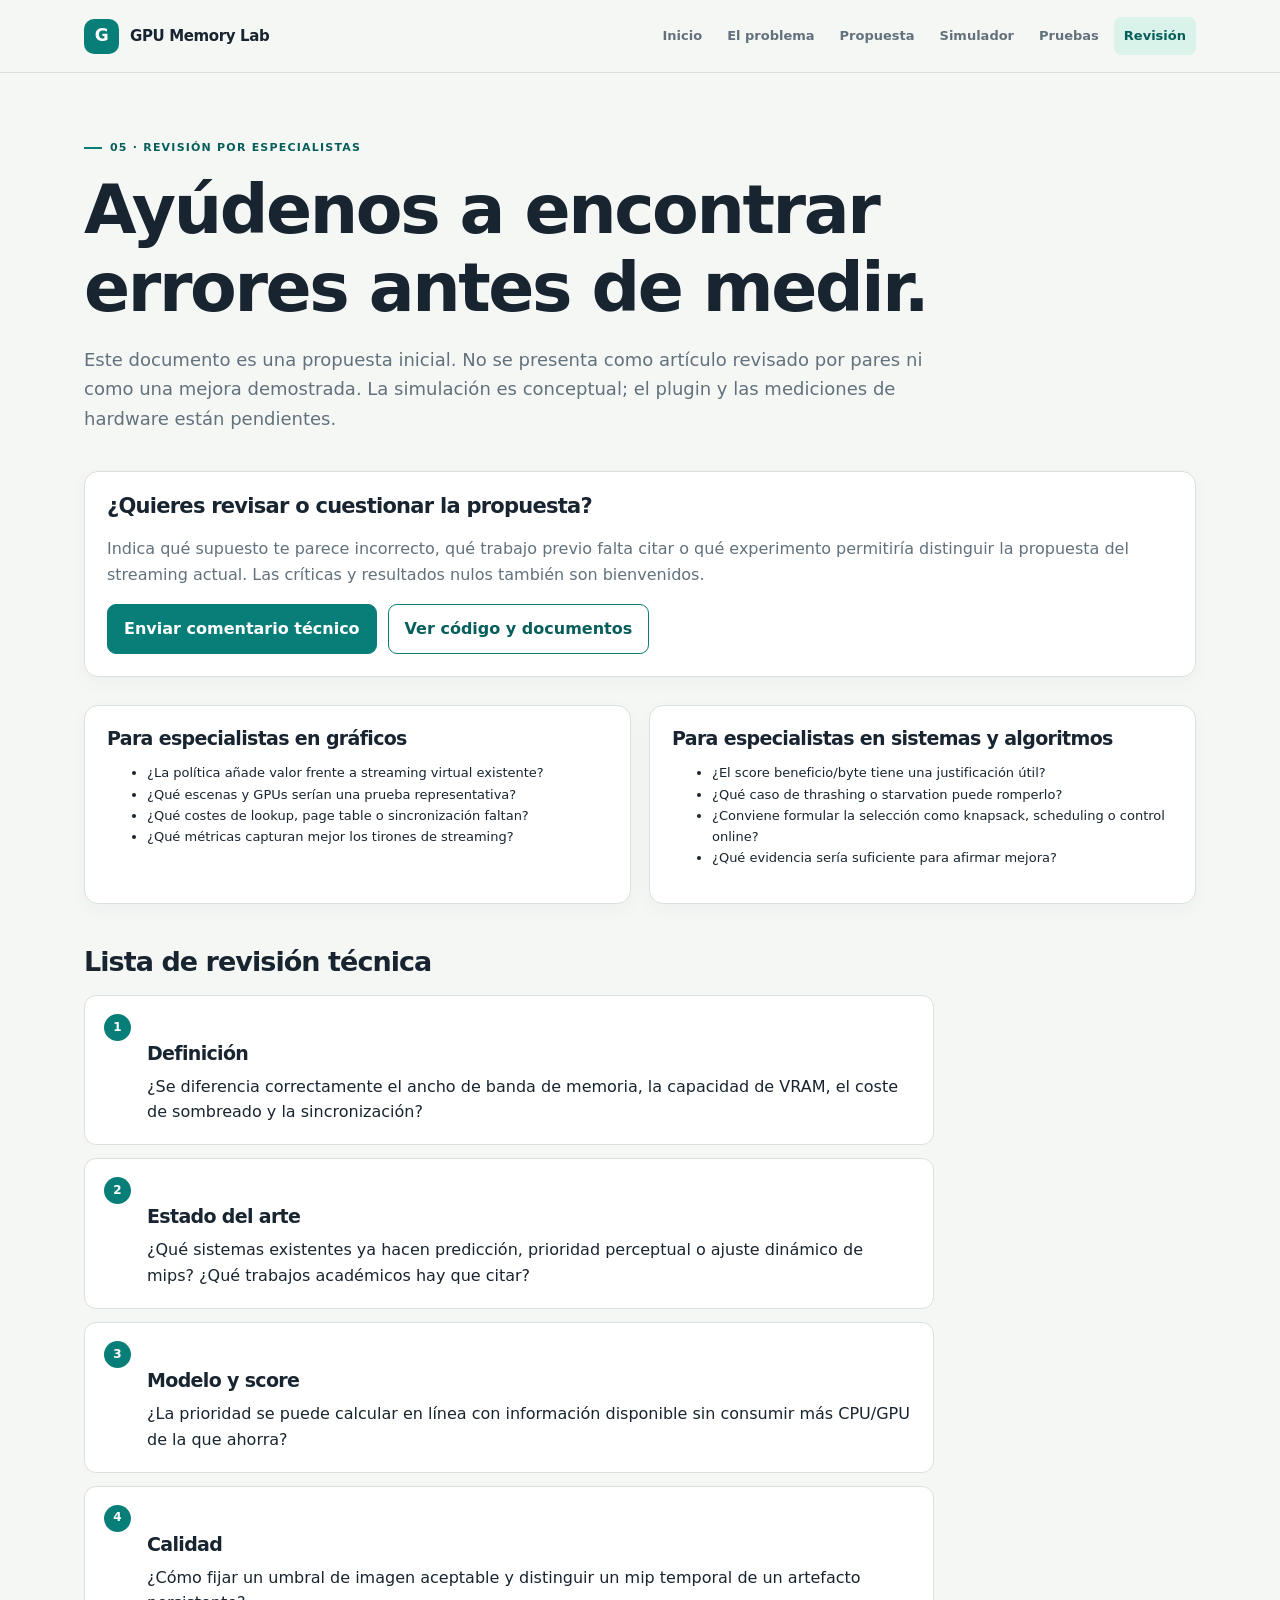
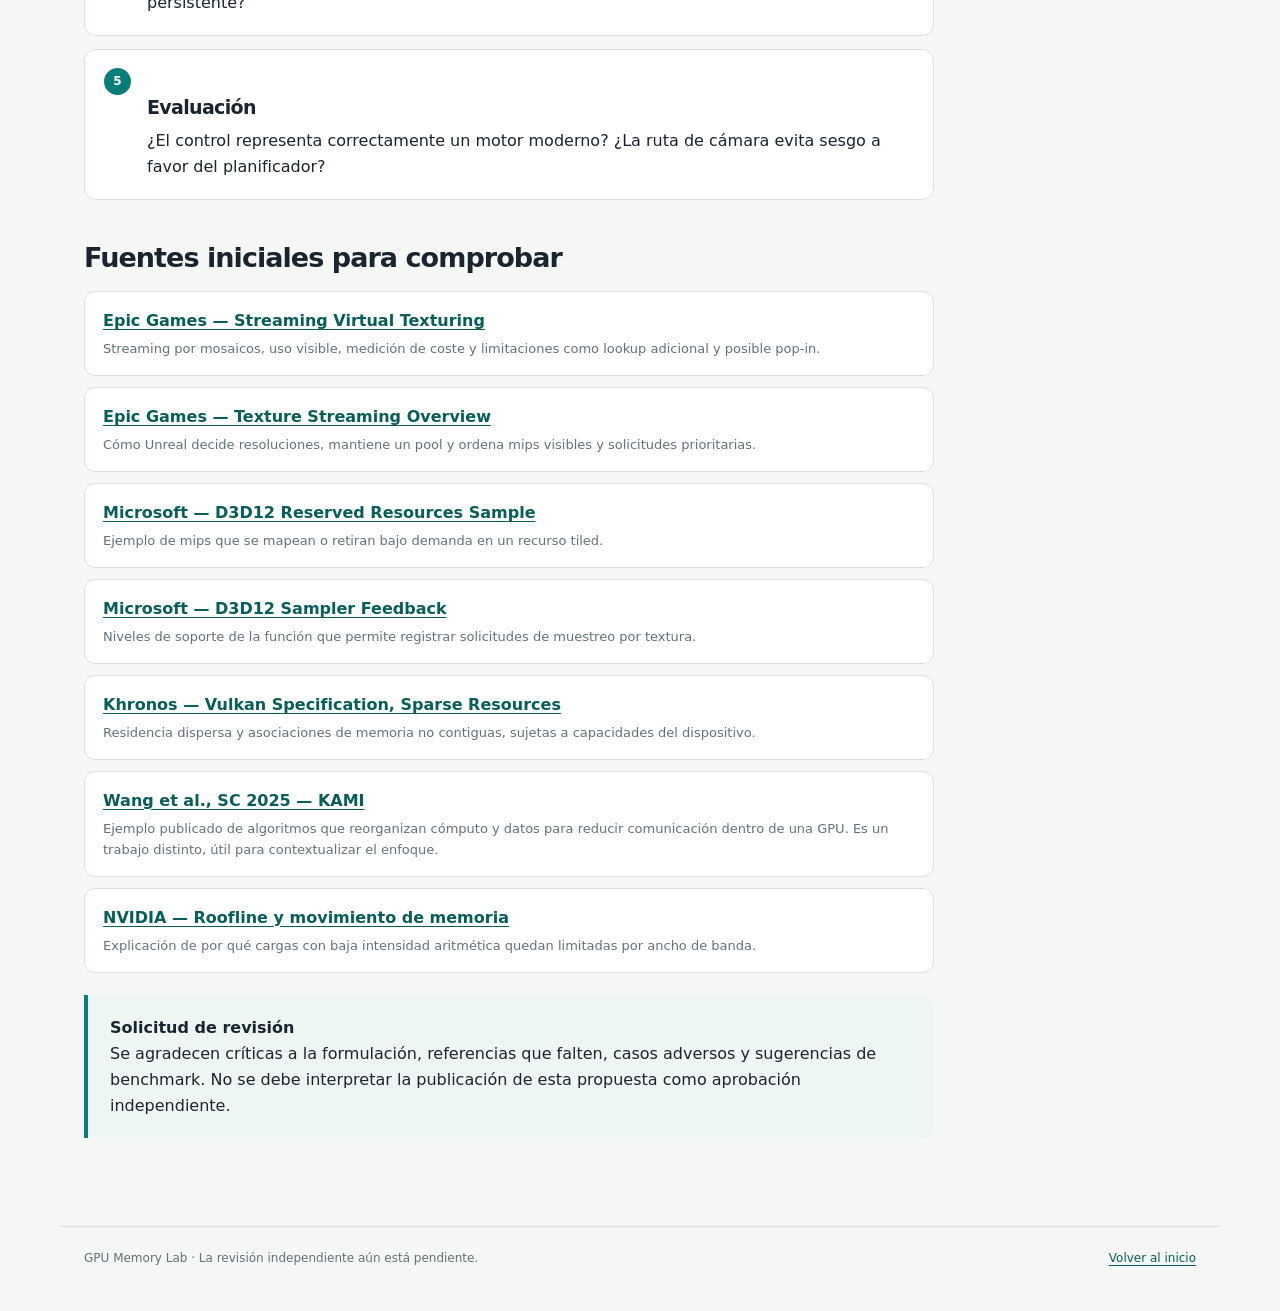
==== revision.html @ e0f021ad "Add revision.html" ====
<!doctype html>
<html lang="es">
<head><meta charset="utf-8"><meta name="viewport" content="width=device-width, initial-scale=1"><meta name="description" content="Preguntas para revisión independiente de la propuesta de planificación de mips y mosaicos GPU."><title>Revisión — GPU Memory Lab</title><link rel="stylesheet" href="styles.css"></head>
<body>
  <header class="site-header"><div class="nav-wrap"><a class="brand" href="index.html"><span class="brand-mark">G</span><span>GPU Memory Lab</span></a><nav class="nav-links" aria-label="Navegación principal"><a href="index.html">Inicio</a><a href="problema.html">El problema</a><a href="propuesta.html">Propuesta</a><a href="simulador.html">Simulador</a><a href="validacion.html">Pruebas</a><a aria-current="page" href="revision.html">Revisión</a></nav></div></header>
  <main>
    <div class="page-intro"><span class="eyebrow">05 · Revisión por especialistas</span><h1>Ayúdenos a encontrar errores antes de medir.</h1><p>Este documento es una propuesta inicial. No se presenta como artículo revisado por pares ni como una mejora demostrada. La simulación es conceptual; el plugin y las mediciones de hardware están pendientes.</p></div>
    <section class="card" style="margin-bottom:28px"><h2 style="font-size:21px">¿Quieres revisar o cuestionar la propuesta?</h2><p class="muted">Indica qué supuesto te parece incorrecto, qué trabajo previo falta citar o qué experimento permitiría distinguir la propuesta del streaming actual. Las críticas y resultados nulos también son bienvenidos.</p><div class="actions" style="margin-top:12px"><a class="button" href="https://github.com/estivenlasso679-sketch/gpu-memory-lab/issues/new">Enviar comentario técnico</a><a class="button secondary" href="https://github.com/estivenlasso679-sketch/gpu-memory-lab">Ver código y documentos</a></div></section>
    <div class="two-col">
      <section class="card"><h3>Para especialistas en gráficos</h3><ul class="small"><li>¿La política añade valor frente a streaming virtual existente?</li><li>¿Qué escenas y GPUs serían una prueba representativa?</li><li>¿Qué costes de lookup, page table o sincronización faltan?</li><li>¿Qué métricas capturan mejor los tirones de streaming?</li></ul></section>
      <section class="card"><h3>Para especialistas en sistemas y algoritmos</h3><ul class="small"><li>¿El score beneficio/byte tiene una justificación útil?</li><li>¿Qué caso de thrashing o starvation puede romperlo?</li><li>¿Conviene formular la selección como knapsack, scheduling o control online?</li><li>¿Qué evidencia sería suficiente para afirmar mejora?</li></ul></section>
    </div>
    <div class="prose">
      <h2>Lista de revisión técnica</h2>
      <div class="steps">
        <article class="step"><h3>Definición</h3><p>¿Se diferencia correctamente el ancho de banda de memoria, la capacidad de VRAM, el coste de sombreado y la sincronización?</p></article>
        <article class="step"><h3>Estado del arte</h3><p>¿Qué sistemas existentes ya hacen predicción, prioridad perceptual o ajuste dinámico de mips? ¿Qué trabajos académicos hay que citar?</p></article>
        <article class="step"><h3>Modelo y score</h3><p>¿La prioridad se puede calcular en línea con información disponible sin consumir más CPU/GPU de la que ahorra?</p></article>
        <article class="step"><h3>Calidad</h3><p>¿Cómo fijar un umbral de imagen aceptable y distinguir un mip temporal de un artefacto persistente?</p></article>
        <article class="step"><h3>Evaluación</h3><p>¿El control representa correctamente un motor moderno? ¿La ruta de cámara evita sesgo a favor del planificador?</p></article>
      </div>
      <h2>Fuentes iniciales para comprobar</h2>
      <div class="source-list">
        <article class="source"><strong><a href="https://dev.epicgames.com/documentation/en-us/unreal-engine/streaming-virtual-texturing-in-unreal-engine">Epic Games — Streaming Virtual Texturing</a></strong><p>Streaming por mosaicos, uso visible, medición de coste y limitaciones como lookup adicional y posible pop-in.</p></article>
        <article class="source"><strong><a href="https://dev.epicgames.com/documentation/en-us/unreal-engine/texture-streaming-overview-for-unreal-engine">Epic Games — Texture Streaming Overview</a></strong><p>Cómo Unreal decide resoluciones, mantiene un pool y ordena mips visibles y solicitudes prioritarias.</p></article>
        <article class="source"><strong><a href="https://learn.microsoft.com/en-us/samples/microsoft/directx-graphics-samples/d3d12-reserved-resources-sample-win32/">Microsoft — D3D12 Reserved Resources Sample</a></strong><p>Ejemplo de mips que se mapean o retiran bajo demanda en un recurso tiled.</p></article>
        <article class="source"><strong><a href="https://learn.microsoft.com/en-us/windows/win32/api/d3d12/ne-d3d12-d3d12_sampler_feedback_tier">Microsoft — D3D12 Sampler Feedback</a></strong><p>Niveles de soporte de la función que permite registrar solicitudes de muestreo por textura.</p></article>
        <article class="source"><strong><a href="https://registry.khronos.org/vulkan/specs/latest-ratified/pdf/vkspec.pdf">Khronos — Vulkan Specification, Sparse Resources</a></strong><p>Residencia dispersa y asociaciones de memoria no contiguas, sujetas a capacidades del dispositivo.</p></article>
        <article class="source"><strong><a href="https://doi.org/10.1145/3712285.3759895">Wang et al., SC 2025 — KAMI</a></strong><p>Ejemplo publicado de algoritmos que reorganizan cómputo y datos para reducir comunicación dentro de una GPU. Es un trabajo distinto, útil para contextualizar el enfoque.</p></article>
        <article class="source"><strong><a href="https://developer.nvidia.com/blog/?p=119595">NVIDIA — Roofline y movimiento de memoria</a></strong><p>Explicación de por qué cargas con baja intensidad aritmética quedan limitadas por ancho de banda.</p></article>
      </div>
      <div class="callout" style="margin-top:22px"><strong>Solicitud de revisión</strong><p>Se agradecen críticas a la formulación, referencias que falten, casos adversos y sugerencias de benchmark. No se debe interpretar la publicación de esta propuesta como aprobación independiente.</p></div>
    </div>
  </main>
  <footer class="footer"><span>GPU Memory Lab · La revisión independiente aún está pendiente.</span><span><a href="index.html">Volver al inicio</a></span></footer>
</body>
</html>
---- styles.css ----
:root {
  color-scheme: light;
  --ink: #18242f;
  --muted: #62717c;
  --paper: #f5f7f5;
  --surface: #ffffff;
  --line: #d9e1de;
  --teal: #087e78;
  --teal-dark: #075e5a;
  --mint: #d9f2ea;
  --gold: #d88935;
  --coral: #d96555;
  --navy: #132530;
  --shadow: 0 12px 36px rgba(20, 45, 50, 0.08);
  font-family: Inter, ui-sans-serif, system-ui, -apple-system, BlinkMacSystemFont, "Segoe UI", sans-serif;
  font-synthesis: none;
  text-rendering: optimizeLegibility;
}

* { box-sizing: border-box; }
html { scroll-behavior: smooth; }
body { margin: 0; background: var(--paper); color: var(--ink); line-height: 1.62; }
a { color: var(--teal-dark); text-underline-offset: 3px; }
a:hover { color: #034c49; }
button, input, select { font: inherit; }
button, a.button { cursor: pointer; }

.site-header { position: sticky; top: 0; z-index: 10; background: rgba(245,247,245,.94); border-bottom: 1px solid var(--line); backdrop-filter: blur(12px); }
.nav-wrap { max-width: 1160px; margin: auto; padding: 0 24px; min-height: 72px; display: flex; gap: 28px; align-items: center; justify-content: space-between; }
.brand { display: flex; gap: 11px; align-items: center; color: var(--ink); text-decoration: none; font-size: 15px; font-weight: 800; letter-spacing: -.025em; white-space: nowrap; }
.brand-mark { width: 35px; height: 35px; display: grid; place-items: center; border-radius: 10px; color: white; background: var(--teal); font-size: 17px; }
.nav-links { display: flex; gap: 5px; align-items: center; flex-wrap: wrap; justify-content: flex-end; }
.nav-links a { padding: 8px 10px; color: var(--muted); font-size: 13px; font-weight: 650; text-decoration: none; border-radius: 8px; }
.nav-links a:hover, .nav-links a[aria-current="page"] { color: var(--teal-dark); background: var(--mint); }

main { max-width: 1160px; margin: auto; padding: 46px 24px 88px; }
.eyebrow { display: inline-flex; align-items: center; gap: 8px; color: var(--teal-dark); text-transform: uppercase; letter-spacing: .11em; font-size: 11px; font-weight: 800; }
.eyebrow::before { content: ""; display: inline-block; width: 18px; height: 2px; background: var(--teal); }
h1, h2, h3 { line-height: 1.15; letter-spacing: -.035em; }
h1 { margin: 14px 0 18px; max-width: 880px; font-size: clamp(36px, 6vw, 68px); }
h2 { margin: 0 0 18px; font-size: clamp(26px, 3.5vw, 38px); }
h3 { margin: 0 0 9px; font-size: 19px; }
p { margin: 0 0 16px; }
.lede { max-width: 770px; color: var(--muted); font-size: clamp(17px, 2vw, 20px); }
.muted { color: var(--muted); }
.small { font-size: 13px; }
.hero { padding: 46px 0 36px; display: grid; grid-template-columns: 1.3fr .7fr; gap: 46px; align-items: center; }
.hero-panel { border: 1px solid #cce4dc; border-radius: 18px; padding: 24px; background: linear-gradient(150deg, #e8f6f1, #fff); box-shadow: var(--shadow); }
.hero-panel .metric { font-size: 36px; font-weight: 850; line-height: 1; color: var(--teal-dark); }
.hero-panel .metric-label { margin-top: 7px; color: var(--muted); font-size: 13px; }
.metric-row { display: grid; grid-template-columns: repeat(2,1fr); gap: 14px; }
.status { display: inline-flex; gap: 8px; align-items: center; margin: 8px 0 22px; padding: 7px 11px; border: 1px solid #b7dfd2; border-radius: 999px; background: #eef9f5; color: #16645d; font-size: 12px; font-weight: 750; }
.status-dot { width: 7px; height: 7px; background: #26a38e; border-radius: 50%; }
.actions { display: flex; flex-wrap: wrap; gap: 11px; margin-top: 26px; }
.button { display: inline-flex; justify-content: center; align-items: center; gap: 8px; padding: 11px 16px; border-radius: 9px; border: 1px solid var(--teal); background: var(--teal); color: white; font-weight: 750; text-decoration: none; }
.button:hover { background: var(--teal-dark); color: white; }
.button.secondary { color: var(--teal-dark); background: white; }
.button.secondary:hover { background: #eff9f5; }
.section { margin-top: 58px; }
.section-head { display: flex; align-items: end; justify-content: space-between; gap: 20px; margin-bottom: 22px; }
.section-head p { max-width: 560px; margin: 0; color: var(--muted); }
.cards { display: grid; grid-template-columns: repeat(3, 1fr); gap: 16px; }
.card { padding: 22px; border: 1px solid var(--line); border-radius: 14px; background: var(--surface); box-shadow: 0 6px 20px rgba(20,45,50,.035); }
.card p:last-child { margin-bottom: 0; }
.card-icon { margin-bottom: 12px; width: 36px; height: 36px; display: grid; place-items: center; background: var(--mint); color: var(--teal-dark); border-radius: 10px; font-weight: 850; }
.callout { padding: 20px 22px; background: #eef6f4; border-left: 4px solid var(--teal); border-radius: 0 11px 11px 0; }
.callout.warning { background: #fff4e7; border-color: var(--gold); }
.callout p:last-child { margin-bottom: 0; }
.page-intro { max-width: 850px; margin: 12px 0 38px; }
.page-intro p { color: var(--muted); font-size: 18px; }
.prose { max-width: 850px; }
.prose h2 { margin-top: 42px; font-size: 27px; }
.prose h3 { margin-top: 28px; }
.prose ul, .prose ol { padding-left: 22px; margin: 8px 0 22px; }
.prose li { margin-bottom: 8px; }
.two-col { display: grid; grid-template-columns: 1fr 1fr; gap: 18px; }
.table-wrap { overflow-x: auto; border: 1px solid var(--line); border-radius: 12px; background: white; }
table { width: 100%; border-collapse: collapse; min-width: 620px; }
th, td { padding: 13px 15px; border-bottom: 1px solid var(--line); text-align: left; vertical-align: top; }
th { background: #eff4f2; color: #394b53; font-size: 12px; text-transform: uppercase; letter-spacing: .07em; }
tr:last-child td { border-bottom: 0; }
.tag { display: inline-flex; padding: 4px 8px; border-radius: 99px; background: #edf2f0; color: #50626a; font-size: 11px; font-weight: 750; }
.tag.green { background: var(--mint); color: var(--teal-dark); }
pre, code { font-family: "Cascadia Code", "SFMono-Regular", Consolas, monospace; }
pre { overflow-x: auto; margin: 18px 0 22px; padding: 19px; border-radius: 12px; background: #14242d; color: #e7f3ef; font-size: 13px; line-height: 1.65; }
code.inline { padding: 2px 5px; border-radius: 5px; background: #e9efec; color: #174c4a; font-size: .92em; }
.steps { counter-reset: step; display: grid; gap: 13px; }
.step { position: relative; padding: 19px 20px 19px 62px; background: white; border: 1px solid var(--line); border-radius: 12px; }
.step::before { counter-increment: step; content: counter(step); position: absolute; left: 19px; top: 18px; width: 27px; height: 27px; display: grid; place-items: center; border-radius: 50%; background: var(--teal); color: white; font-size: 12px; font-weight: 800; }
.step p:last-child { margin-bottom: 0; }
.source-list { display: grid; gap: 11px; }
.source { padding: 16px 18px; background: #fff; border: 1px solid var(--line); border-radius: 11px; }
.source strong { display: block; margin-bottom: 4px; }
.source p { margin: 0; color: var(--muted); font-size: 13px; }
.footer { max-width: 1160px; margin: auto; padding: 22px 24px 42px; border-top: 1px solid var(--line); display: flex; justify-content: space-between; gap: 24px; color: var(--muted); font-size: 12px; }
.footer a { color: var(--teal-dark); }

/* Simulator */
.sim-layout { display: grid; grid-template-columns: minmax(0, 1.45fr) minmax(300px, .75fr); gap: 18px; align-items: start; }
.panel { padding: 20px; border: 1px solid var(--line); border-radius: 14px; background: white; box-shadow: 0 6px 20px rgba(20,45,50,.035); }
.panel h2 { margin-bottom: 7px; font-size: 20px; }
.panel-head { display: flex; justify-content: space-between; gap: 18px; align-items: start; margin-bottom: 16px; }
.scene-canvas, .chart-canvas { width: 100%; display: block; border-radius: 10px; background: #10212b; }
.scene-canvas { height: 265px; }
.chart-canvas { height: 180px; }
.controls { display: grid; grid-template-columns: 1fr 1fr 1fr; gap: 12px; margin: 16px 0; }
.control { padding: 12px; border-radius: 10px; background: #f3f7f5; }
.control label { display: block; margin-bottom: 6px; color: #40545c; font-size: 12px; font-weight: 800; }
.control select { width: 100%; padding: 7px 8px; border: 1px solid #cad6d2; border-radius: 7px; background: white; color: var(--ink); }
.control input[type=range] { width: 100%; accent-color: var(--teal); }
.control output { color: var(--teal-dark); font-size: 12px; font-weight: 750; }
.sim-actions { display: flex; gap: 9px; flex-wrap: wrap; }
.sim-actions button { padding: 9px 13px; border: 1px solid var(--teal); border-radius: 8px; background: var(--teal); color: white; font-weight: 750; }
.sim-actions button.secondary { color: var(--teal-dark); background: white; }
.stat-grid { display: grid; grid-template-columns: repeat(2, 1fr); gap: 10px; }
.stat { padding: 13px; background: #f5f8f7; border-radius: 9px; }
.stat strong { display: block; font-size: 22px; line-height: 1.15; letter-spacing: -.03em; }
.stat span { display: block; margin-top: 4px; color: var(--muted); font-size: 11px; }
.strategy-row { margin-bottom: 16px; padding-bottom: 15px; border-bottom: 1px solid var(--line); }
.strategy-row:last-child { padding-bottom: 0; border: 0; }
.strategy-name { display: flex; align-items: center; justify-content: space-between; gap: 10px; margin-bottom: 10px; font-size: 13px; font-weight: 800; }
.swatch { display: inline-block; width: 10px; height: 10px; margin-right: 7px; border-radius: 3px; }
.bar-track { height: 8px; margin-top: 5px; overflow: hidden; border-radius: 99px; background: #e7eeeb; }
.bar-fill { height: 100%; border-radius: inherit; background: var(--teal); transition: width .3s ease; }
.bar-fill.gold { background: var(--gold); }
.legend { display: flex; flex-wrap: wrap; gap: 14px; margin-top: 9px; color: var(--muted); font-size: 11px; }
.legend span { display: flex; gap: 6px; align-items: center; }
.legend i { width: 8px; height: 8px; display: inline-block; border-radius: 2px; }
.sim-note { margin-top: 15px; padding: 12px 14px; border-radius: 9px; background: #fff6e9; color: #76501f; font-size: 12px; }
.sim-note strong { color: #654114; }
.delta { font-weight: 800; color: var(--teal-dark); }
.quality-chip { padding: 3px 7px; border-radius: 99px; background: #e6f6ef; color: #176358; font-size: 11px; }

@media (max-width: 850px) {
  .hero { grid-template-columns: 1fr; gap: 22px; padding-top: 28px; }
  .hero-panel { max-width: 580px; }
  .cards { grid-template-columns: 1fr 1fr; }
  .sim-layout { grid-template-columns: 1fr; }
}
@media (max-width: 640px) {
  .nav-wrap { align-items: flex-start; flex-direction: column; gap: 8px; padding: 14px 18px; }
  .nav-links { justify-content: flex-start; margin-left: -8px; }
  .nav-links a { padding: 7px 8px; font-size: 12px; }
  main { padding: 30px 18px 62px; }
  .cards, .two-col { grid-template-columns: 1fr; }
  .controls { grid-template-columns: 1fr; }
  .section-head { display: block; }
  .footer { flex-direction: column; padding: 20px 18px 32px; }
  .scene-canvas { height: 230px; }
}
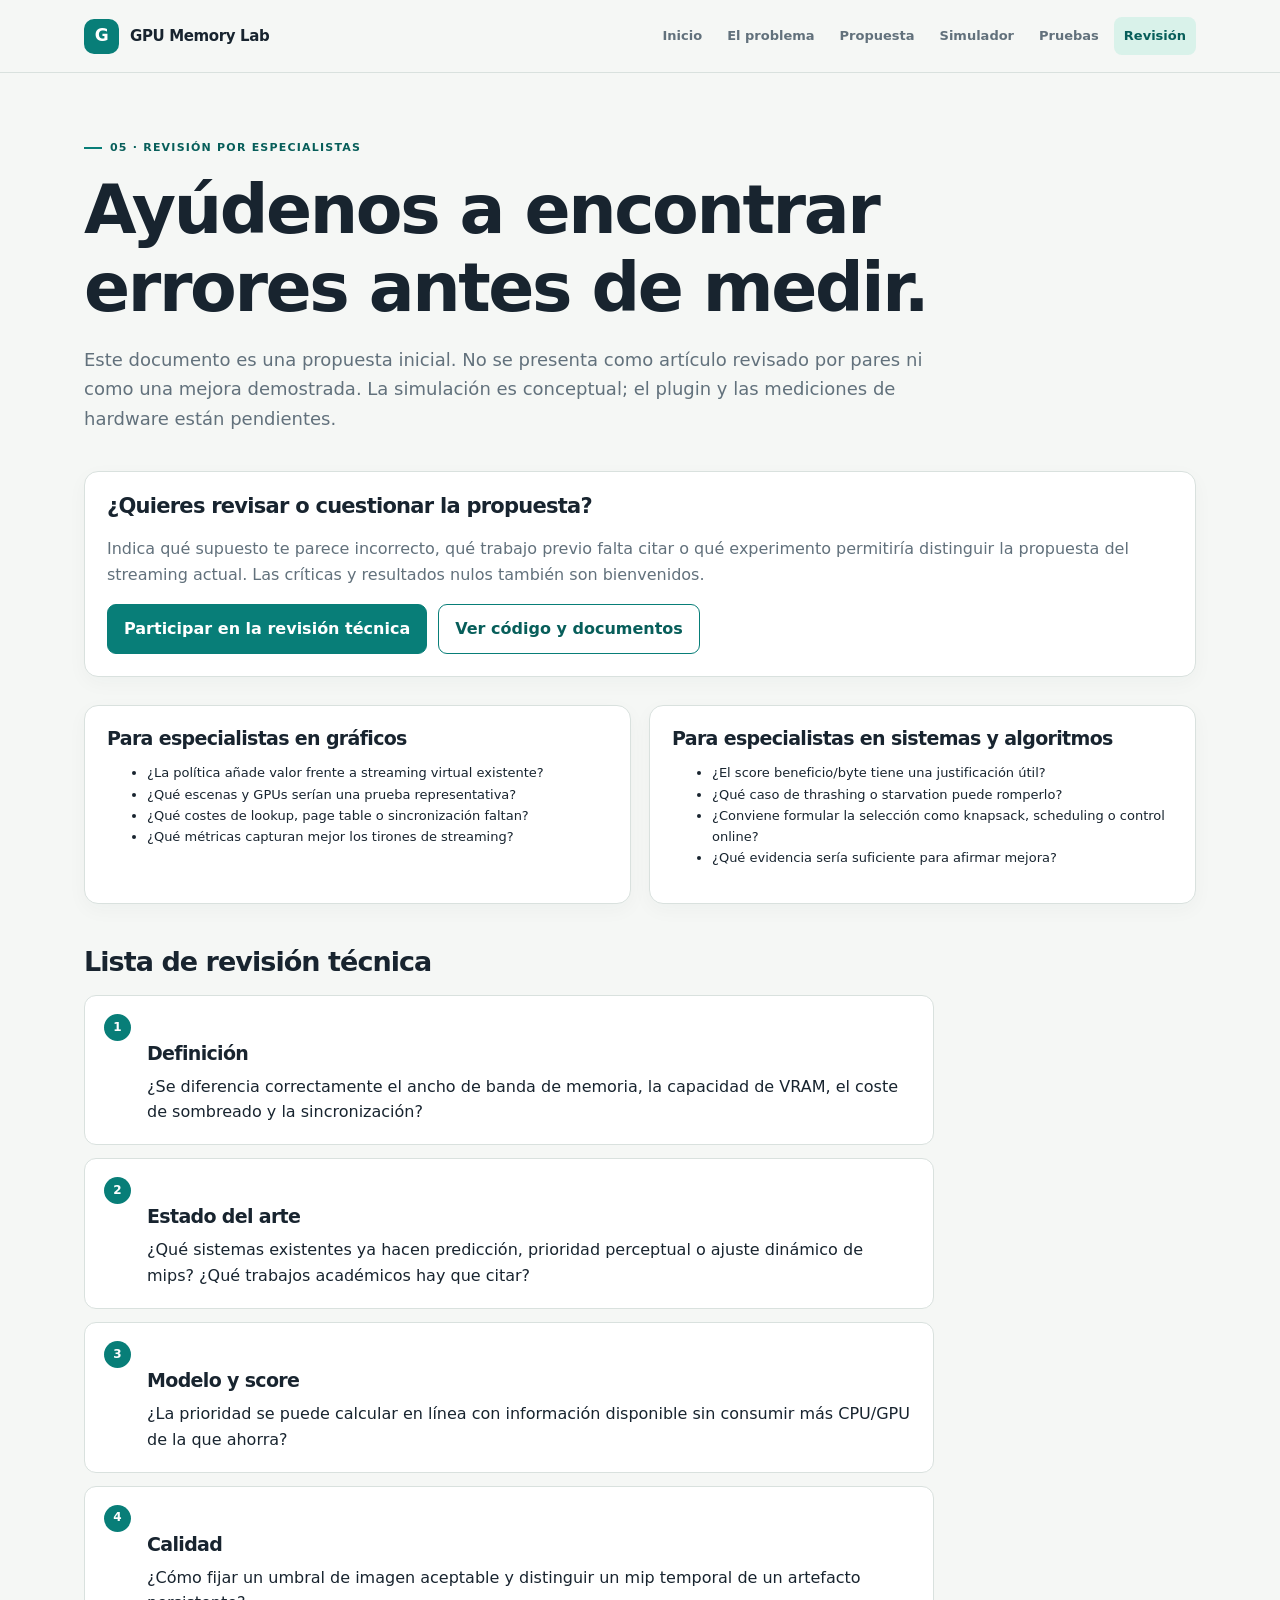
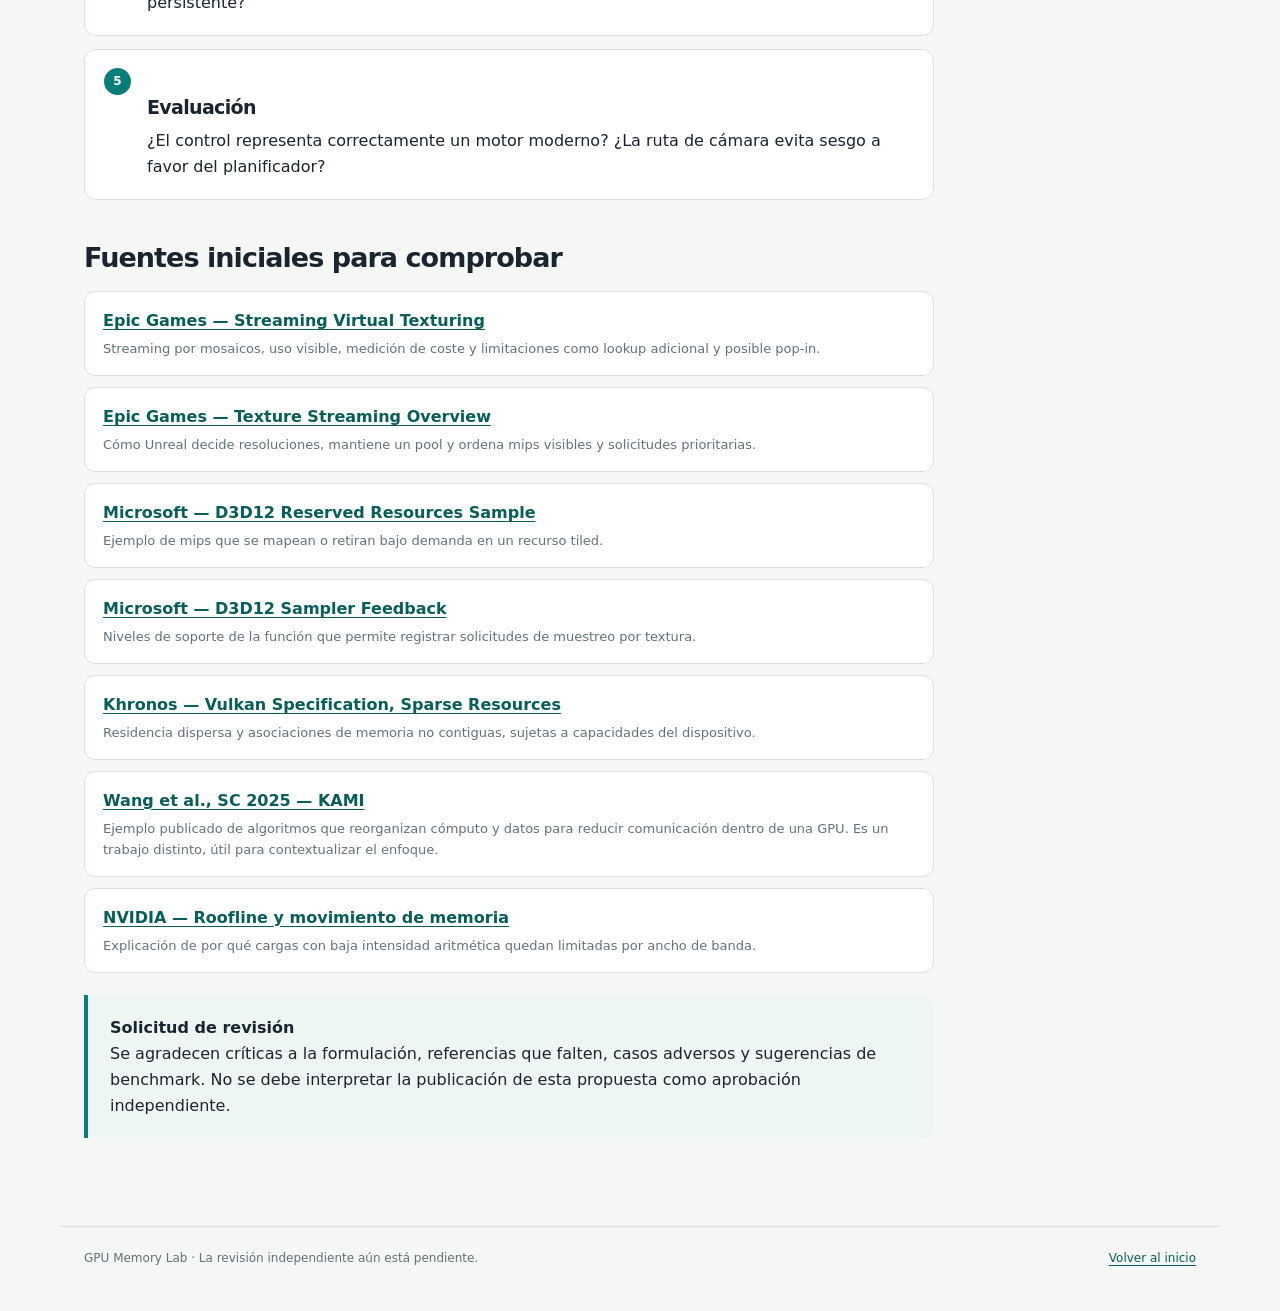
==== commit 34604989: "Update revision.html" ====
--- a/revision.html
+++ b/revision.html
@@ -5,7 +5,7 @@
   <header class="site-header"><div class="nav-wrap"><a class="brand" href="index.html"><span class="brand-mark">G</span><span>GPU Memory Lab</span></a><nav class="nav-links" aria-label="Navegación principal"><a href="index.html">Inicio</a><a href="problema.html">El problema</a><a href="propuesta.html">Propuesta</a><a href="simulador.html">Simulador</a><a href="validacion.html">Pruebas</a><a aria-current="page" href="revision.html">Revisión</a></nav></div></header>
   <main>
     <div class="page-intro"><span class="eyebrow">05 · Revisión por especialistas</span><h1>Ayúdenos a encontrar errores antes de medir.</h1><p>Este documento es una propuesta inicial. No se presenta como artículo revisado por pares ni como una mejora demostrada. La simulación es conceptual; el plugin y las mediciones de hardware están pendientes.</p></div>
-    <section class="card" style="margin-bottom:28px"><h2 style="font-size:21px">¿Quieres revisar o cuestionar la propuesta?</h2><p class="muted">Indica qué supuesto te parece incorrecto, qué trabajo previo falta citar o qué experimento permitiría distinguir la propuesta del streaming actual. Las críticas y resultados nulos también son bienvenidos.</p><div class="actions" style="margin-top:12px"><a class="button" href="https://github.com/estivenlasso679-sketch/gpu-memory-lab/issues/new">Enviar comentario técnico</a><a class="button secondary" href="https://github.com/estivenlasso679-sketch/gpu-memory-lab">Ver código y documentos</a></div></section>
+    <section class="card" style="margin-bottom:28px"><h2 style="font-size:21px">¿Quieres revisar o cuestionar la propuesta?</h2><p class="muted">Indica qué supuesto te parece incorrecto, qué trabajo previo falta citar o qué experimento permitiría distinguir la propuesta del streaming actual. Las críticas y resultados nulos también son bienvenidos.</p><div class="actions" style="margin-top:12px"><a class="button" href="https://github.com/estivenlasso679-sketch/gpu-memory-lab/issues/1">Participar en la revisión técnica</a><a class="button secondary" href="https://github.com/estivenlasso679-sketch/gpu-memory-lab">Ver código y documentos</a></div></section>
     <div class="two-col">
       <section class="card"><h3>Para especialistas en gráficos</h3><ul class="small"><li>¿La política añade valor frente a streaming virtual existente?</li><li>¿Qué escenas y GPUs serían una prueba representativa?</li><li>¿Qué costes de lookup, page table o sincronización faltan?</li><li>¿Qué métricas capturan mejor los tirones de streaming?</li></ul></section>
       <section class="card"><h3>Para especialistas en sistemas y algoritmos</h3><ul class="small"><li>¿El score beneficio/byte tiene una justificación útil?</li><li>¿Qué caso de thrashing o starvation puede romperlo?</li><li>¿Conviene formular la selección como knapsack, scheduling o control online?</li><li>¿Qué evidencia sería suficiente para afirmar mejora?</li></ul></section>
